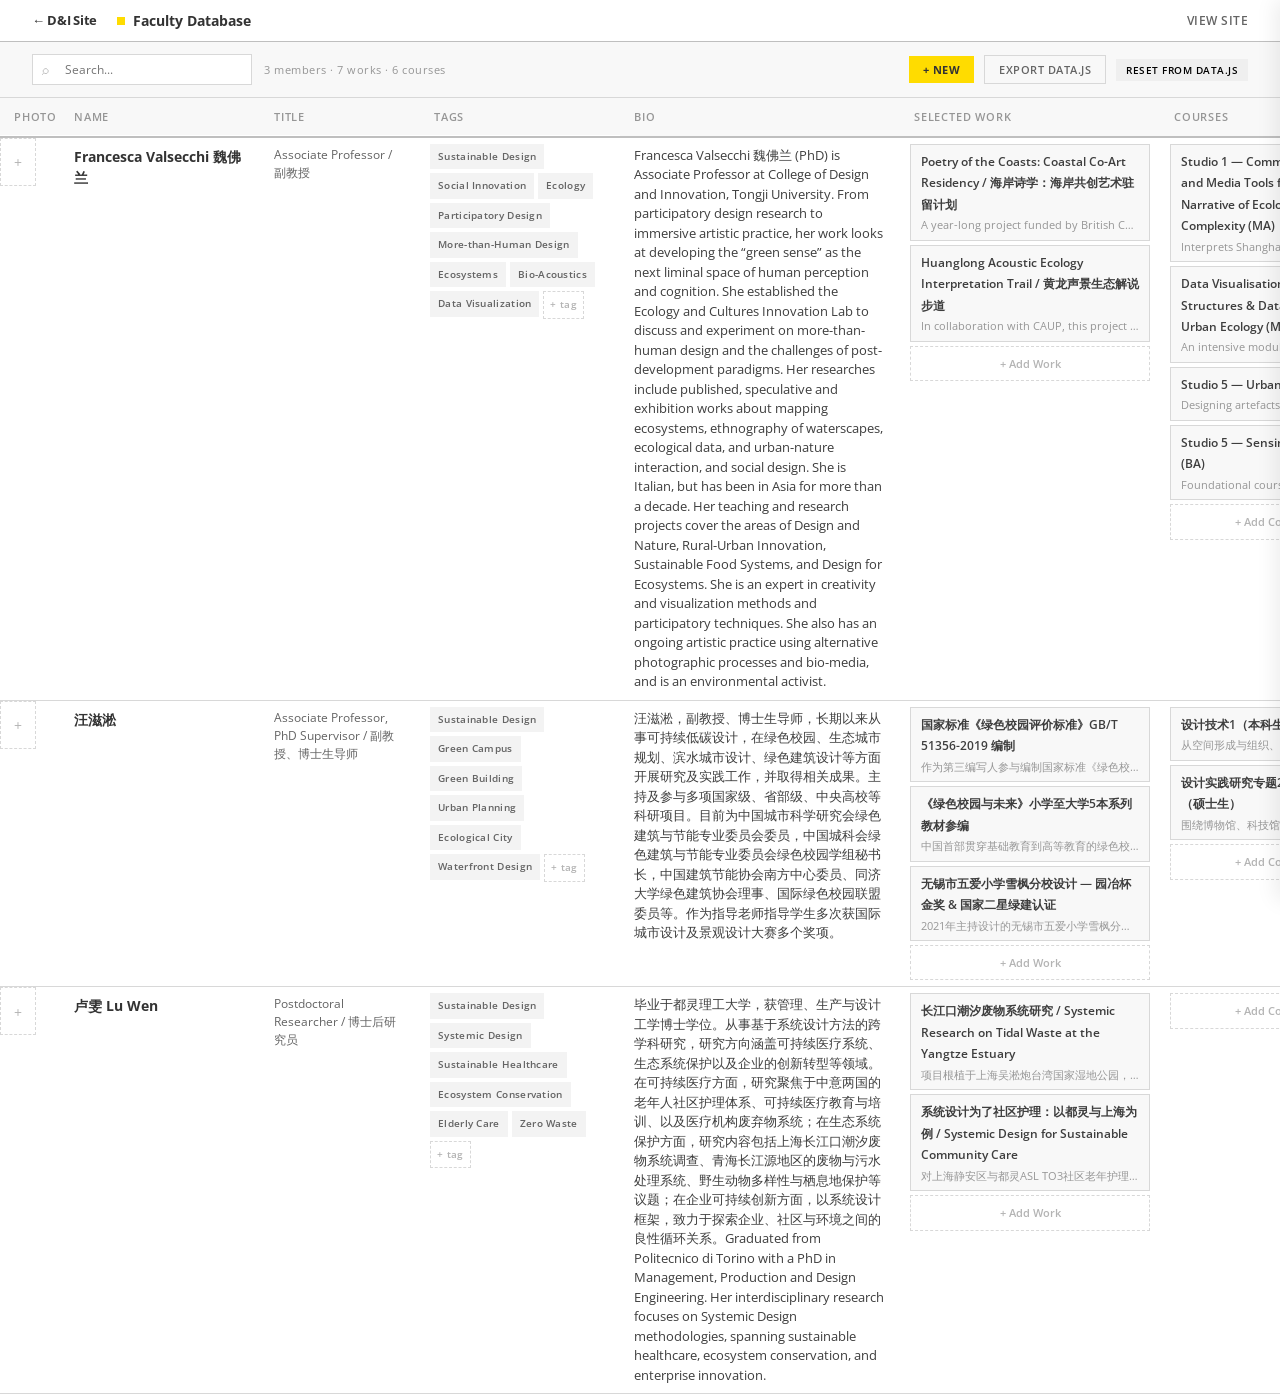
==== di-sustainable-site/admin.html @ 30971dc5 "Initial commit: D&I Sustainable Design & Social Innovation website - index.html: Public site (Projec" ====
<!DOCTYPE html>
<html lang="zh-CN">
<head>
<meta charset="UTF-8">
<meta name="viewport" content="width=device-width, initial-scale=1.0">
<title>Admin | D&I Data Management</title>
<link href="https://fonts.googleapis.com/css2?family=Open+Sans:wght@300;400;600;700&display=swap" rel="stylesheet">
<style>
*,*::before,*::after{box-sizing:border-box;margin:0;padding:0}
:root{
  --color-bg:#FFFFFF;--color-text:#505050;--color-text-heading:#3E3E3E;--color-text-sub:#646464;
  --color-text-muted:#969696;--color-text-weak:#B4B4B4;--color-title-deep:#333333;
  --color-link:#505050;--color-link-hover:#C60000;--color-external:#1E64DC;
  --color-border:#BFBFBF;--color-border-sub:#D8D8D8;--color-input-border:#CACACA;
  --color-input-bg:#FBFBFB;--color-bg-subtle:#F8F8F8;--color-bg-muted:#F3F3F3;
  --color-bg-alt:#F0F0F0;--color-bg-hover:#EEEEEE;
  --accent-red:#EB212E;--accent-gold:#C6B071;--accent-yellow:#FFDC00;
  --accent-orange:#F36921;--accent-green:#44DC99;--accent-blue:#1E5AF0;
  --font-sans:'Open Sans',Arial,"Hiragino Sans GB","STHeiti","Microsoft YaHei",SimSun,sans-serif;
  --font-size-base:13px;--line-height-base:165%;--transition:0.15s ease;
}
html{font-size:16px}
body{font-family:var(--font-sans);background:var(--color-bg);color:var(--color-text);line-height:var(--line-height-base);font-size:var(--font-size-base)}
a{color:var(--color-link);text-decoration:none;transition:var(--transition)}
a:hover{color:var(--color-link-hover)}

/* ---- Nav ---- */
.nav{display:flex;align-items:center;justify-content:space-between;padding:10px 32px;border-bottom:1px solid var(--color-border);position:sticky;top:0;background:rgba(255,255,255,0.92);z-index:100;backdrop-filter:blur(8px)}
.nav-left{display:flex;align-items:center;gap:20px}
.nav-title{font-size:14px;font-weight:700;color:var(--color-title-deep);display:flex;align-items:center;gap:8px}
.nav-title .icon{width:8px;height:8px;background:var(--accent-yellow);flex-shrink:0}
.nav-right{display:flex;align-items:center;gap:16px}
.nav a{font-size:12px;font-weight:600;text-transform:uppercase;letter-spacing:0.5px;color:var(--color-text-sub)}
.nav a:hover{text-decoration:none;color:var(--color-link-hover)}

/* ---- Toolbar ---- */
.toolbar{display:flex;align-items:center;justify-content:space-between;padding:12px 32px;border-bottom:1px solid var(--color-border-sub);background:var(--color-bg-subtle)}
.toolbar-left{display:flex;align-items:center;gap:12px}
.toolbar-right{display:flex;align-items:center;gap:10px}
.search-box{position:relative}
.search-box input{padding:6px 12px 6px 32px;border:1px solid var(--color-border-sub);background:var(--color-bg);font-family:var(--font-sans);font-size:12px;width:220px;transition:var(--transition);color:var(--color-text-heading)}
.search-box input:focus{outline:none;border-color:var(--accent-blue);width:280px}
.search-box .search-icon{position:absolute;left:10px;top:50%;transform:translateY(-50%);color:var(--color-text-weak);font-size:13px;pointer-events:none}
.stat{font-size:11px;color:var(--color-text-muted);letter-spacing:0.5px}

/* ---- Buttons ---- */
.btn{padding:6px 14px;font-family:var(--font-sans);font-size:11px;font-weight:600;letter-spacing:0.5px;text-transform:uppercase;cursor:pointer;transition:var(--transition);border:none;display:inline-flex;align-items:center;gap:5px}
.btn-sm{padding:4px 10px;font-size:10px}
.btn-primary{background:var(--accent-blue);color:#fff}
.btn-primary:hover{background:#1748cc}
.btn-ghost{background:transparent;color:var(--color-text-sub);border:1px solid var(--color-border-sub)}
.btn-ghost:hover{background:var(--color-bg-alt);border-color:var(--color-border)}
.btn-danger-ghost{background:transparent;color:var(--accent-red);border:1px solid transparent;padding:4px 6px}
.btn-danger-ghost:hover{background:rgba(235,33,46,0.06)}
.btn-add{background:var(--accent-yellow);color:var(--color-title-deep);font-weight:700}
.btn-add:hover{background:#e6c800}
.btn-export{background:transparent;color:var(--color-text-sub);border:1px solid var(--color-border-sub)}
.btn-export:hover{background:var(--color-bg-alt)}

/* ---- Table Container ---- */
.table-container{position:relative}
.table-wrap{overflow-x:auto}

/* ---- Notion-style Table ---- */
.data-table{width:100%;border-collapse:collapse;table-layout:fixed}
.data-table th{
  padding:8px 14px;font-size:11px;font-weight:600;text-transform:uppercase;
  letter-spacing:0.8px;color:var(--color-text-muted);text-align:left;
  background:var(--color-bg-subtle);border-bottom:2px solid var(--color-border);
  position:sticky;top:0;z-index:2;white-space:nowrap;user-select:none;
}
.data-table th .th-inner{display:flex;align-items:center;gap:6px;cursor:default}
.data-table th .th-resize{position:absolute;right:0;top:0;bottom:0;width:4px;cursor:col-resize;background:transparent}
.data-table th .th-resize:hover{background:var(--accent-blue)}
.data-table td{padding:0;border-bottom:1px solid var(--color-border-sub);vertical-align:top;position:relative}
.data-table tr{transition:var(--transition)}
.data-table tbody tr:hover{background:var(--color-bg-hover)}
.data-table tbody tr.active{background:rgba(30,90,240,0.04)}

/* ---- Cell editing ---- */
.cell{padding:8px 14px;min-height:38px;font-size:13px;color:var(--color-text-heading);cursor:text;outline:none;white-space:pre-wrap;word-break:break-word;line-height:1.5}
.cell:focus{background:var(--color-bg);box-shadow:inset 0 0 0 2px var(--accent-blue)}
.cell::before{content:attr(data-placeholder);color:var(--color-text-weak);font-style:italic}
.cell:not(:empty)::before{display:none}
.cell.name-cell{font-weight:700;font-size:14px;color:var(--color-title-deep)}
.cell.title-cell{font-size:12px;color:var(--color-text-sub)}

/* ---- Tags in table ---- */
.tags-cell{padding:6px 10px;display:flex;flex-wrap:wrap;gap:4px;min-height:38px;align-items:flex-start}
.table-tag{font-size:10px;font-weight:600;padding:2px 8px;background:var(--color-bg-muted);color:var(--color-text-sub);letter-spacing:0.3px;white-space:nowrap}
.table-tag.add{background:transparent;border:1px dashed var(--color-border-sub);color:var(--color-text-weak);cursor:pointer;padding:2px 6px}
.table-tag.add:hover{border-color:var(--accent-blue);color:var(--accent-blue)}

/* ---- Mini items in cells ---- */
.items-cell{padding:6px 10px;display:flex;flex-direction:column;gap:4px}
.mini-item{padding:6px 10px;background:var(--color-bg-subtle);border:1px solid var(--color-border-sub);font-size:12px;cursor:pointer;transition:var(--transition);position:relative}
.mini-item:hover{border-color:var(--color-border)}
.mini-item .mi-name{font-weight:600;color:var(--color-text-heading);margin-bottom:2px}
.mini-item .mi-desc{color:var(--color-text-muted);font-size:11px;line-height:1.5;overflow:hidden;text-overflow:ellipsis;white-space:nowrap;max-width:100%}
.mini-item .mi-badge{position:absolute;top:-5px;right:-5px;width:18px;height:18px;background:var(--accent-red);color:#fff;font-size:9px;display:flex;align-items:center;justify-content:center;cursor:pointer;opacity:0;transition:var(--transition);font-weight:700}
.mini-item:hover .mi-badge{opacity:1}
.mini-add{padding:6px 10px;border:1px dashed var(--color-border-sub);color:var(--color-text-weak);font-size:11px;font-weight:600;cursor:pointer;text-align:center;transition:var(--transition)}
.mini-add:hover{border-color:var(--accent-blue);color:var(--accent-blue)}

/* ---- Gallery in cell ---- */
.gallery-cell{padding:6px 10px;display:flex;flex-wrap:wrap;gap:4px;min-height:38px;align-items:flex-start}
.gallery-thumb{width:48px;height:36px;overflow:hidden;background:var(--color-bg-alt);position:relative;cursor:pointer;border:1px solid var(--color-border-sub)}
.gallery-thumb img{width:100%;height:100%;object-fit:cover}
.gallery-thumb .gt-remove{position:absolute;inset:0;background:rgba(235,33,46,0.7);color:#fff;display:none;align-items:center;justify-content:center;font-size:14px;cursor:pointer}
.gallery-thumb:hover .gt-remove{display:flex}
.gallery-add{width:48px;height:36px;border:1px dashed var(--color-border-sub);display:flex;align-items:center;justify-content:center;color:var(--color-text-weak);font-size:16px;cursor:pointer;transition:var(--transition)}
.gallery-add:hover{border-color:var(--accent-blue);color:var(--accent-blue)}
.gallery-count{font-size:11px;color:var(--color-text-muted);align-self:center;margin-left:4px}

/* ---- Photo cell ---- */
.photo-cell{padding:6px 10px}
.photo-thumb{width:36px;height:48px;overflow:hidden;background:var(--color-bg-alt);border:1px solid var(--color-border-sub);cursor:pointer}
.photo-thumb img{width:100%;height:100%;object-fit:cover}
.photo-upload-mini{width:36px;height:48px;border:1px dashed var(--color-border-sub);display:flex;align-items:center;justify-content:center;color:var(--color-text-weak);font-size:14px;cursor:pointer;transition:var(--transition)}
.photo-upload-mini:hover{border-color:var(--accent-blue);color:var(--accent-blue)}

/* ---- Detail Panel (right slide) ---- */
.panel-overlay{position:fixed;inset:0;background:rgba(0,0,0,0.15);z-index:200;opacity:0;pointer-events:none;transition:opacity 0.2s ease}
.panel-overlay.active{opacity:1;pointer-events:auto}
.detail-panel{position:fixed;top:0;right:0;bottom:0;width:560px;max-width:90vw;background:var(--color-bg);z-index:201;box-shadow:-4px 0 20px rgba(0,0,0,0.08);transform:translateX(100%);transition:transform 0.25s cubic-bezier(0.4,0,0.2,1);overflow-y:auto}
.detail-panel.active{transform:translateX(0)}
.panel-header{display:flex;align-items:center;justify-content:space-between;padding:16px 24px;border-bottom:1px solid var(--color-border);position:sticky;top:0;background:var(--color-bg);z-index:1}
.panel-header h2{font-size:15px;font-weight:700;color:var(--color-title-deep)}
.panel-header .panel-actions{display:flex;gap:8px}
.panel-close{width:28px;height:28px;border:1px solid var(--color-border-sub);background:var(--color-bg);display:flex;align-items:center;justify-content:center;cursor:pointer;font-size:16px;color:var(--color-text-sub);transition:var(--transition)}
.panel-close:hover{background:var(--color-link-hover);color:#fff;border-color:var(--color-link-hover)}
.panel-body{padding:24px}

/* Panel fields */
.p-field{margin-bottom:20px}
.p-field label{display:block;font-size:10px;font-weight:700;text-transform:uppercase;letter-spacing:1px;color:var(--color-text-muted);margin-bottom:5px}
.p-field label .hint{font-weight:400;text-transform:none;letter-spacing:0;opacity:0.8;color:var(--color-text-sub)}
.p-field input[type="text"],
.p-field textarea{width:100%;padding:7px 10px;border:1px solid var(--color-input-border);font-family:var(--font-sans);font-size:13px;line-height:1.5;transition:var(--transition);background:var(--color-input-bg);color:var(--color-text-heading)}
.p-field input:focus,.p-field textarea:focus{outline:none;border-color:var(--accent-blue)}
.p-field textarea{resize:vertical;min-height:70px}
.p-char-count{text-align:right;font-size:10px;color:var(--color-text-muted);margin-top:3px}
.p-char-count.warn{color:var(--accent-red)}

.p-group{border:1px solid var(--color-border-sub);padding:12px 14px;margin-bottom:8px;position:relative;background:var(--color-bg-subtle)}
.p-group h4{font-size:10px;font-weight:700;text-transform:uppercase;letter-spacing:1px;color:var(--accent-blue);margin-bottom:8px}
.p-group .rm{position:absolute;top:6px;right:8px;background:transparent;border:none;color:var(--color-text-muted);cursor:pointer;font-size:15px;transition:var(--transition)}
.p-group .rm:hover{color:var(--accent-red)}
.p-add{padding:5px 10px;border:1px dashed var(--color-border-sub);background:transparent;cursor:pointer;font-size:10px;font-weight:600;text-transform:uppercase;letter-spacing:0.5px;color:var(--color-text-muted);font-family:var(--font-sans);transition:var(--transition);margin-top:6px}
.p-add:hover{border-color:var(--accent-blue);color:var(--accent-blue)}

.p-photo{width:80px;height:107px;border:1px dashed var(--color-border-sub);display:flex;flex-direction:column;align-items:center;justify-content:center;cursor:pointer;overflow:hidden;position:relative;transition:var(--transition)}
.p-photo:hover{border-color:var(--accent-blue)}
.p-photo img{width:100%;height:100%;object-fit:cover;position:absolute}
.p-photo input{position:absolute;inset:0;opacity:0;cursor:pointer}
.p-photo .ph-text{font-size:10px;font-weight:600;color:var(--color-text-muted);text-align:center}

.p-gallery{display:grid;grid-template-columns:repeat(auto-fill,minmax(120px,1fr));gap:6px}
.p-gallery-slot{aspect-ratio:4/3;border:1px dashed var(--color-border-sub);display:flex;align-items:center;justify-content:center;overflow:hidden;position:relative;cursor:pointer;transition:var(--transition);background:var(--color-bg-alt)}
.p-gallery-slot:hover{border-color:var(--accent-blue)}
.p-gallery-slot img{width:100%;height:100%;object-fit:cover;position:absolute}
.p-gallery-slot .plus{font-size:18px;color:var(--color-border-sub);pointer-events:none}
.p-gallery-slot input{position:absolute;inset:0;opacity:0;cursor:pointer}
.p-gallery-slot .cap{position:absolute;bottom:0;left:0;right:0;padding:3px 5px;background:rgba(0,0,0,0.5);color:#fff;font-size:9px;font-weight:600;border:none;outline:none;font-family:var(--font-sans)}
.p-gallery-slot .g-rm{position:absolute;top:2px;right:2px;width:16px;height:16px;background:var(--accent-red);color:#fff;border:none;cursor:pointer;font-size:9px;display:flex;align-items:center;justify-content:center;opacity:0;transition:var(--transition)}
.p-gallery-slot:hover .g-rm{opacity:1}

/* ---- Toast ---- */
.toast{position:fixed;bottom:28px;left:50%;transform:translateX(-50%) translateY(60px);background:var(--color-title-deep);color:#fff;padding:10px 24px;font-size:12px;font-weight:600;letter-spacing:0.3px;z-index:1000;opacity:0;transition:0.2s ease;pointer-events:none;white-space:nowrap}
.toast.show{opacity:1;transform:translateX(-50%) translateY(0)}

/* ---- Empty state ---- */
.empty-state{text-align:center;padding:80px 32px;color:var(--color-text-muted)}
.empty-state .icon{font-size:40px;margin-bottom:12px;opacity:0.2}
.empty-state h3{font-size:15px;font-weight:700;color:var(--color-title-deep);margin-bottom:8px}
.empty-state p{font-size:13px;max-width:400px;margin:0 auto 16px;line-height:1.7;color:var(--color-text-sub)}

/* Column widths */
.col-photo{width:60px}
.col-name{width:200px}
.col-title{width:160px}
.col-tags{width:200px}
.col-bio{width:280px}
.col-work{width:260px}
.col-courses{width:220px}
.col-gallery{width:180px}
.col-actions{width:50px}

@media(max-width:900px){
  .toolbar{flex-direction:column;gap:8px;align-items:flex-start}
  .detail-panel{width:100%;max-width:100vw}
  .col-bio,.col-work,.col-courses,.col-gallery{display:none}
}
</style>
</head>
<body>

<nav class="nav">
  <div class="nav-left">
    <a href="index.html" style="font-size:13px;color:var(--color-title-deep);font-weight:700;text-transform:none;letter-spacing:-0.3px">&larr; D&I Site</a>
    <div class="nav-title"><span class="icon"></span> Faculty Database</div>
  </div>
  <div class="nav-right">
    <a href="index.html">View Site</a>
  </div>
</nav>

<div class="toolbar">
  <div class="toolbar-left">
    <div class="search-box">
      <span class="search-icon">⌕</span>
      <input type="text" id="search" placeholder="Search..." oninput="renderTable()">
    </div>
    <span class="stat" id="stat"></span>
  </div>
  <div class="toolbar-right">
    <button class="btn btn-add" onclick="addNew()">+ New</button>
    <button class="btn btn-export" onclick="exportData()">Export data.js</button>
    <button class="btn btn-sm" onclick="reseedFromDataJs()">Reset from data.js</button>
  </div>
</div>

<div class="table-container">
  <div class="table-wrap">
    <table class="data-table">
      <thead>
        <tr>
          <th class="col-photo"><div class="th-inner">Photo</div></th>
          <th class="col-name"><div class="th-inner">Name</div></th>
          <th class="col-title"><div class="th-inner">Title</div></th>
          <th class="col-tags"><div class="th-inner">Tags</div></th>
          <th class="col-bio"><div class="th-inner">Bio</div></th>
          <th class="col-work"><div class="th-inner">Selected Work</div></th>
          <th class="col-courses"><div class="th-inner">Courses</div></th>
          <th class="col-gallery"><div class="th-inner">Gallery</div></th>
          <th class="col-actions"></th>
        </tr>
      </thead>
      <tbody id="tbody"></tbody>
    </table>
  </div>
</div>

<div class="panel-overlay" id="panel-overlay" onclick="closePanel()"></div>
<div class="detail-panel" id="detail-panel">
  <div class="panel-header">
    <h2 id="panel-title">Faculty</h2>
    <div class="panel-actions">
      <button class="btn btn-sm btn-ghost" onclick="saveAndNotify()">Save</button>
      <button class="panel-close" onclick="closePanel()">&times;</button>
    </div>
  </div>
  <div class="panel-body" id="panel-body"></div>
</div>

<div class="toast" id="toast"></div>

<script src="data.js"></script>
<script>
function getData(){try{return JSON.parse(localStorage.getItem('di_faculty'))||[]}catch(e){return[]}}
function saveData(d){localStorage.setItem('di_faculty',JSON.stringify(d))}
function uid(){return Date.now().toString(36)+Math.random().toString(36).slice(2,7)}
function readFileAsDataURL(f){return new Promise((r,j)=>{const fr=new FileReader();fr.onload=()=>r(fr.result);fr.onerror=j;fr.readAsDataURL(f)})}
function showToast(m){const t=document.getElementById('toast');t.textContent=m;t.classList.add('show');setTimeout(()=>t.classList.remove('show'),2000)}
function esc(s){return(s||'').replace(/&/g,'&amp;').replace(/</g,'&lt;').replace(/>/g,'&gt;').replace(/"/g,'&quot;')}

let currentId=null;

/* ---- Table Rendering ---- */
function getFilteredData(){
  const q=document.getElementById('search').value.toLowerCase();
  const data=getData();
  if(!q)return data;
  return data.filter(f=>(f.name||'').toLowerCase().includes(q)||(f.title||'').toLowerCase().includes(q)||(f.bio||'').toLowerCase().includes(q)||(f.tags||[]).some(t=>t.toLowerCase().includes(q)));
}

function renderTable(){
  const data=getFilteredData();
  document.getElementById('stat').textContent=data.length+' members · '+(getData().reduce((s,f)=>s+(f.achievements||[]).length,0))+' works · '+(getData().reduce((s,f)=>s+(f.courses||[]).length,0))+' courses';
  const tbody=document.getElementById('tbody');
  if(!data.length){
    tbody.innerHTML=`<tr><td colspan="9"><div class="empty-state"><div class="icon">+</div><h3>No faculty yet</h3><p>Click "+ New" to add a faculty member.</p></div></td></tr>`;
    return;
  }
  tbody.innerHTML=data.map(f=>`
    <tr class="${f.id===currentId?'active':''}" ondblclick="openPanel('${f.id}')">
      <td class="photo-cell" ondblclick="event.stopPropagation()">
        ${f.photo?`<div class="photo-thumb"><img src="${f.photo}"></div>`
          :`<div class="photo-upload-mini" onclick="event.stopPropagation();triggerPhotoUpload('${f.id}')">+</div>
             <input type="file" id="photo-input-${f.id}" accept="image/*" style="display:none" onchange="handlePhotoInline('${f.id}',this)">`}
      </td>
      <td><div class="cell name-cell" contenteditable="true" data-field="name" data-id="${f.id}" oninput="inlineEdit(this)" onblur="blurCell(this)" onfocus="focusCell(this,'${f.id}')">${esc(f.name)||''}</div></td>
      <td><div class="cell title-cell" contenteditable="true" data-field="title" data-id="${f.id}" oninput="inlineEdit(this)" onblur="blurCell(this)" onfocus="focusCell(this,'${f.id}')">${esc(f.title)||''}</div></td>
      <td>
        <div class="tags-cell" data-id="${f.id}">
          ${(f.tags||[]).map(t=>`<span class="table-tag" ondblclick="event.stopPropagation()">${esc(t)}</span>`).join('')}
          <span class="table-tag add" ondblclick="event.stopPropagation();openPanel('${f.id}')">+ tag</span>
        </div>
      </td>
      <td><div class="cell" contenteditable="true" data-field="bio" data-id="${f.id}" oninput="inlineEdit(this)" onblur="blurCell(this)" onfocus="focusCell(this,'${f.id}')">${esc(f.bio)||''}</div></td>
      <td>
        <div class="items-cell">
          ${(f.achievements||[]).map((a,i)=>`
            <div class="mini-item" ondblclick="event.stopPropagation();openPanel('${f.id}')">
              <div class="mi-name">${esc(a.name||'Untitled')}</div>
              <div class="mi-desc">${esc(a.description||'')}</div>
              <div class="mi-badge" onclick="event.stopPropagation();removeAchievement('${f.id}',${i});renderTable()">&times;</div>
            </div>`).join('')}
          <div class="mini-add" ondblclick="event.stopPropagation();addAchievementInline('${f.id}')">+ Add Work</div>
        </div>
      </td>
      <td>
        <div class="items-cell">
          ${(f.courses||[]).map((c,i)=>`
            <div class="mini-item" ondblclick="event.stopPropagation();openPanel('${f.id}')">
              <div class="mi-name">${esc(c.name||'Untitled')}</div>
              <div class="mi-desc">${esc(c.description||'')}</div>
              <div class="mi-badge" onclick="event.stopPropagation();removeCourseInline('${f.id}',${i});renderTable()">&times;</div>
            </div>`).join('')}
          <div class="mini-add" ondblclick="event.stopPropagation();addCourseInline('${f.id}')">+ Add Course</div>
        </div>
      </td>
      <td>
        <div class="gallery-cell">
          ${(f.gallery||[]).slice(0,4).map((g,i)=>`
            <div class="gallery-thumb">
              <img src="${g.src}">
              <div class="gt-remove" onclick="event.stopPropagation();removeGalleryInline('${f.id}',${i});renderTable()">&times;</div>
            </div>`).join('')}
          ${!((f.gallery||[]).length)?`<div class="gallery-add" onclick="event.stopPropagation();openPanel('${f.id}')">+</div>`:''}
          ${(f.gallery||[]).length>4?`<span class="gallery-count">+${(f.gallery||[]).length-4}</span>`:''}
        </div>
      </td>
      <td>
        <button class="btn btn-sm btn-danger-ghost" onclick="deleteFaculty('${f.id}')" title="Delete">✕</button>
      </td>
    </tr>`).join('');
}

/* ---- Inline editing ---- */
function inlineEdit(el){const field=el.dataset.field;const id=el.dataset.id;const data=getData();const f=data.find(x=>x.id===id);if(f){f[field]=el.innerText;saveData(data)}}
function focusCell(el,id){currentId=id;renderTable()}
function blurCell(el){renderTable()}

function triggerPhotoUpload(id){document.getElementById('photo-input-'+id).click()}
async function handlePhotoInline(id,input){const file=input.files[0];if(!file)return;const url=await readFileAsDataURL(file);const data=getData();const f=data.find(x=>x.id===id);if(f){f.photo=url;saveData(data)}renderTable();showToast('Photo updated')}

function addAchievementInline(id){const data=getData();const f=data.find(x=>x.id===id);if(f){if(!f.achievements)f.achievements=[];f.achievements.push({name:'',description:''});saveData(data);renderTable();openPanel(id)}}
function removeAchievementInline(id,i){const data=getData();const f=data.find(x=>x.id===id);if(f&&f.achievements){f.achievements.splice(i,1);saveData(data)}}
function addCourseInline(id){const data=getData();const f=data.find(x=>x.id===id);if(f){if(!f.courses)f.courses=[];f.courses.push({name:'',description:''});saveData(data);renderTable();openPanel(id)}}
function removeCourseInline(id,i){const data=getData();const f=data.find(x=>x.id===id);if(f&&f.courses){f.courses.splice(i,1);saveData(data)}}
function removeGalleryInline(id,i){const data=getData();const f=data.find(x=>x.id===id);if(f&&f.gallery){f.gallery.splice(i,1);saveData(data)}}

function addNew(){
  const data=getData();const id=uid();
  data.push({id,name:'',title:'',photo:'',bio:'',tags:[],achievements:[],courses:[],gallery:[]});
  saveData(data);renderTable();openPanel(id);
}
function deleteFaculty(id){
  if(!confirm('Delete this faculty member?'))return;
  let data=getData();data=data.filter(f=>f.id!==id);saveData(data);
  if(currentId===id)currentId=null;renderTable();showToast('Deleted');
}

/* ---- Detail Panel ---- */
function openPanel(id){
  currentId=id;renderTable();
  const data=getData();const f=data.find(x=>x.id===id);if(!f)return;
  document.getElementById('panel-title').textContent=f.name||'New Faculty';
  const body=document.getElementById('panel-body');
  body.innerHTML=`
    <div class="p-field"><label>Photo</label>
      <div class="p-photo" id="p-photo-wrap">
        ${f.photo?`<img src="${f.photo}">`:`<span class="ph-text">Upload</span>`}
        <input type="file" accept="image/*" onchange="handlePanelPhoto(this)">
      </div>
    </div>
    <div class="p-field"><label>Name</label><input type="text" value="${esc(f.name)}" oninput="updateField('name',this.value)"></div>
    <div class="p-field"><label>Title</label><input type="text" value="${esc(f.title)}" oninput="updateField('title',this.value)"></div>
    <div class="p-field"><label>Tags <span class="hint">comma separated</span></label><input type="text" value="${esc((f.tags||[]).join(', '))}" oninput="updateField('tags',this.value.split(',').map(s=>s.trim()).filter(Boolean))"></div>
    <div class="p-field"><label>Bio <span class="hint">~300 chars</span></label>
      <textarea oninput="updateField('bio',this.value);updateCount('p-bio-c',this.value,300)">${esc(f.bio)}</textarea>
      <div class="p-char-count" id="p-bio-c">${(f.bio||'').length}/300</div>
    </div>
    <div class="p-field"><label>Selected Work</label>
      <div id="p-achievements">
        ${(f.achievements||[]).map((a,i)=>`
          <div class="p-group">
            <button class="rm" onclick="removePanelAchievement(${i})">&times;</button>
            <h4>Work #${i+1}</h4>
            <div class="p-field" style="margin-bottom:10px"><input type="text" value="${esc(a.name)}" oninput="updatePanelAchievement(${i},'name',this.value)" placeholder="Name"></div>
            <div class="p-field" style="margin-bottom:0"><textarea style="min-height:50px" oninput="updatePanelAchievement(${i},'description',this.value)" placeholder="Description (~100 chars)">${esc(a.description)}</textarea></div>
          </div>`).join('')}
      </div>
      <button class="p-add" onclick="addPanelAchievement()">+ Add Work</button>
    </div>
    <div class="p-field"><label>Courses</label>
      <div id="p-courses">
        ${(f.courses||[]).map((c,i)=>`
          <div class="p-group">
            <button class="rm" onclick="removePanelCourse(${i})">&times;</button>
            <h4>Course #${i+1}</h4>
            <div class="p-field" style="margin-bottom:10px"><input type="text" value="${esc(c.name)}" oninput="updatePanelCourse(${i},'name',this.value)" placeholder="Name"></div>
            <div class="p-field" style="margin-bottom:0"><textarea style="min-height:44px" oninput="updatePanelCourse(${i},'description',this.value)" placeholder="Description (~50 chars)">${esc(c.description)}</textarea></div>
          </div>`).join('')}
      </div>
      <button class="p-add" onclick="addPanelCourse()">+ Add Course</button>
    </div>
    <div class="p-field"><label>Gallery <span class="hint">upload images with captions</span></label>
      <div class="p-gallery" id="p-gallery"></div>
    </div>
  `;
  renderPanelGallery();
  document.getElementById('panel-overlay').classList.add('active');
  document.getElementById('detail-panel').classList.add('active');
}

function closePanel(){
  document.getElementById('panel-overlay').classList.remove('active');
  document.getElementById('detail-panel').classList.remove('active');
  renderTable();
}

function updateField(key,val){const data=getData();const f=data.find(x=>x.id===currentId);if(f){f[key]=val;saveData(data)}if(key==='name')document.getElementById('panel-title').textContent=val||'New Faculty'}

function addPanelAchievement(){const data=getData();const f=data.find(x=>x.id===currentId);if(f){if(!f.achievements)f.achievements=[];f.achievements.push({name:'',description:''});saveData(data);openPanel(currentId)}}
function removePanelAchievement(i){const data=getData();const f=data.find(x=>x.id===currentId);if(f){f.achievements.splice(i,1);saveData(data);openPanel(currentId)}}
function updatePanelAchievement(i,k,v){const data=getData();const f=data.find(x=>x.id===currentId);if(f&&f.achievements[i]){f.achievements[i][k]=v;saveData(data)}}
function addPanelCourse(){const data=getData();const f=data.find(x=>x.id===currentId);if(f){if(!f.courses)f.courses=[];f.courses.push({name:'',description:''});saveData(data);openPanel(currentId)}}
function removePanelCourse(i){const data=getData();const f=data.find(x=>x.id===currentId);if(f){f.courses.splice(i,1);saveData(data);openPanel(currentId)}}
function updatePanelCourse(i,k,v){const data=getData();const f=data.find(x=>x.id===currentId);if(f&&f.courses[i]){f.courses[i][k]=v;saveData(data)}}

function renderPanelGallery(){
  const grid=document.getElementById('p-gallery');if(!grid)return;
  const data=getData();const f=data.find(x=>x.id===currentId);if(!f)return;
  const gallery=f.gallery||[];
  let html=gallery.map((g,i)=>`
    <div class="p-gallery-slot">
      <img src="${g.src}">
      <input type="text" class="cap" value="${esc(g.caption||'')}" placeholder="Caption" oninput="updateGalleryCaption(${i},this.value)">
      <button class="g-rm" onclick="removeGalleryItem(${i})">&times;</button>
      <input type="file" accept="image/*" onchange="replaceGalleryItem(${i},this)" style="position:absolute;inset:0;opacity:0;cursor:pointer">
    </div>`).join('');
  html+=`<div class="p-gallery-slot"><div class="plus">+</div><input type="file" accept="image/*" onchange="addGalleryItem(this)" style="position:absolute;inset:0;opacity:0;cursor:pointer"></div>`;
  grid.innerHTML=html;
}
async function handlePanelPhoto(input){const file=input.files[0];if(!file)return;const url=await readFileAsDataURL(file);updateField('photo',url);document.getElementById('p-photo-wrap').innerHTML=`<img src="${url}"><input type="file" accept="image/*" onchange="handlePanelPhoto(this)">`;renderTable()}
async function addGalleryItem(input){const file=input.files[0];if(!file)return;const url=await readFileAsDataURL(file);const data=getData();const f=data.find(x=>x.id===currentId);if(f){if(!f.gallery)f.gallery=[];f.gallery.push({src:url,caption:''});saveData(data)}renderPanelGallery();renderTable()}
async function replaceGalleryItem(i,input){const file=input.files[0];if(!file)return;const url=await readFileAsDataURL(file);const data=getData();const f=data.find(x=>x.id===currentId);if(f&&f.gallery[i]){f.gallery[i].src=url;saveData(data)}renderPanelGallery();renderTable()}
function removeGalleryItem(i){const data=getData();const f=data.find(x=>x.id===currentId);if(f){f.gallery.splice(i,1);saveData(data)}renderPanelGallery();renderTable()}
function updateGalleryCaption(i,v){const data=getData();const f=data.find(x=>x.id===currentId);if(f&&f.gallery[i]){f.gallery[i].caption=v;saveData(data)}}

function updateCount(id,v,max){const el=document.getElementById(id);if(!el)return;el.textContent=v.length+'/'+max;el.classList.toggle('warn',v.length>max)}
function saveAndNotify(){showToast('All changes saved');renderTable();closePanel()}
function exportData(){
  const data=getData();const json=JSON.stringify(data,null,2);
  const content='window.__SITE_DATA__ = '+json+';';
  const blob=new Blob([content],{type:'application/javascript'});
  const url=URL.createObjectURL(blob);const a=document.createElement('a');
  a.href=url;a.download='data.js';a.click();URL.revokeObjectURL(url);showToast('data.js exported');
}
document.addEventListener('keydown',e=>{if(e.key==='Escape')closePanel()});

function init(){
  const existing=getData();
  if(!existing.length && window.__SITE_DATA__ && window.__SITE_DATA__.length){
    saveData(window.__SITE_DATA__);
    console.log('Seeded',window.__SITE_DATA__.length,'records from data.js');
  }
  renderTable();
}
function reseedFromDataJs(){
  if(window.__SITE_DATA__ && window.__SITE_DATA__.length){
    saveData(window.__SITE_DATA__);
    renderTable();
    showToast('Imported '+window.__SITE_DATA__.length+' records from data.js');
  } else {
    showToast('No data in data.js');
  }
}
init();
</script>
</body>
</html>
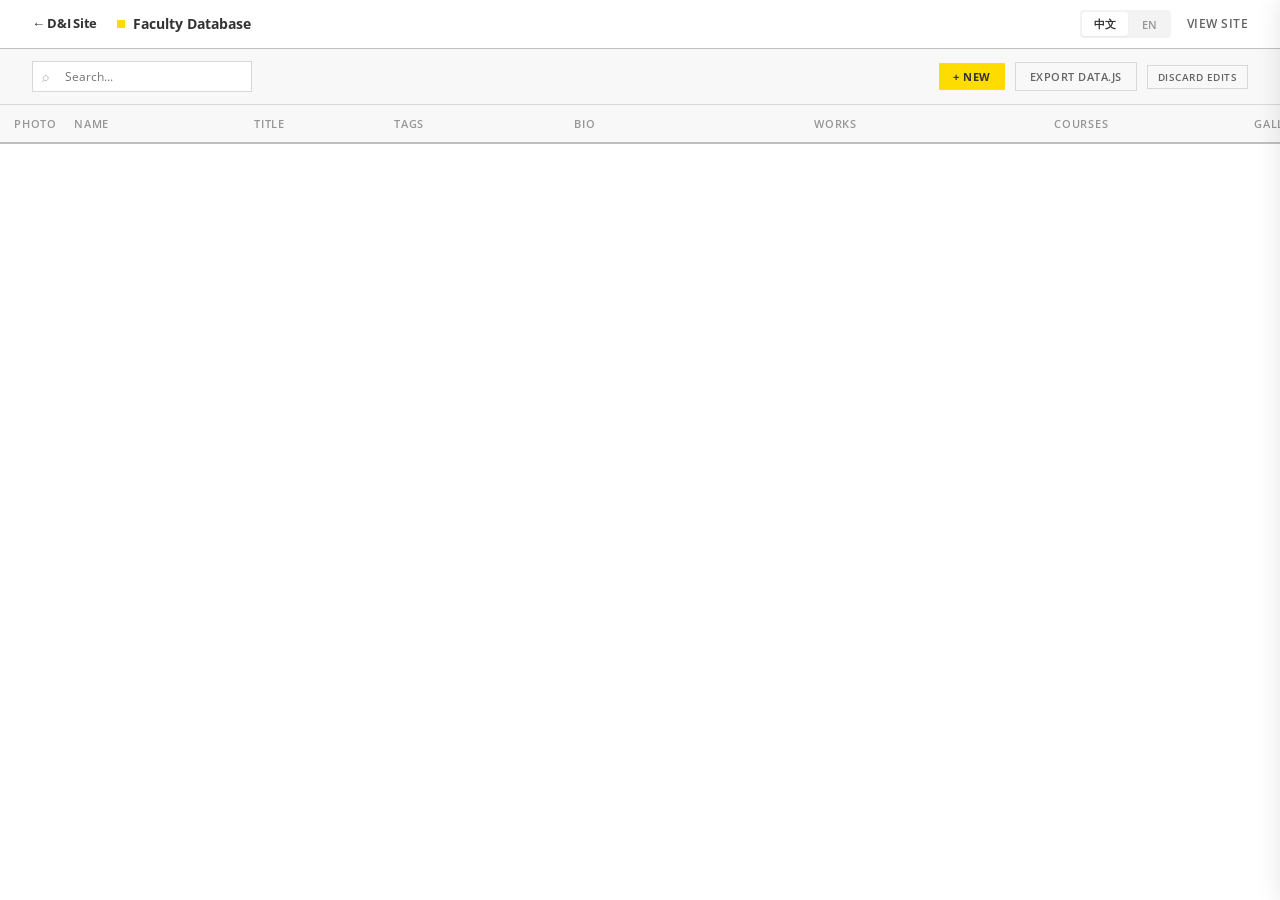
==== commit f6a94156: "Multi-page site with full Word document data, curated featured projects, and bilingual detail pages " ====
--- a/di-sustainable-site/admin.html
+++ b/di-sustainable-site/admin.html
@@ -43,6 +43,11 @@
 .search-box .search-icon{position:absolute;left:10px;top:50%;transform:translateY(-50%);color:var(--color-text-weak);font-size:13px;pointer-events:none}
 .stat{font-size:11px;color:var(--color-text-muted);letter-spacing:0.5px}
 
+/* ---- Language Toggle ---- */
+.lang-tabs{display:flex;gap:2px;background:var(--color-bg-muted);border-radius:4px;padding:2px}
+.lang-tab{padding:4px 12px;font-size:11px;font-weight:600;cursor:pointer;border:none;background:transparent;color:var(--color-text-muted);border-radius:3px;transition:var(--transition);font-family:var(--font-sans)}
+.lang-tab.active{background:#fff;color:var(--color-title-deep);box-shadow:0 1px 2px rgba(0,0,0,0.06)}
+
 /* ---- Buttons ---- */
 .btn{padding:6px 14px;font-family:var(--font-sans);font-size:11px;font-weight:600;letter-spacing:0.5px;text-transform:uppercase;cursor:pointer;transition:var(--transition);border:none;display:inline-flex;align-items:center;gap:5px}
 .btn-sm{padding:4px 10px;font-size:10px}
@@ -84,6 +89,9 @@
 .cell:not(:empty)::before{display:none}
 .cell.name-cell{font-weight:700;font-size:14px;color:var(--color-title-deep)}
 .cell.title-cell{font-size:12px;color:var(--color-text-sub)}
+.cell-lang-tag{font-size:9px;font-weight:700;padding:1px 4px;border-radius:2px;margin-left:4px;vertical-align:middle}
+.cell-lang-zh{background:var(--accent-red);color:#fff}
+.cell-lang-en{background:var(--accent-blue);color:#fff}
 
 /* ---- Tags in table ---- */
 .tags-cell{padding:6px 10px;display:flex;flex-wrap:wrap;gap:4px;min-height:38px;align-items:flex-start}
@@ -95,8 +103,8 @@
 .items-cell{padding:6px 10px;display:flex;flex-direction:column;gap:4px}
 .mini-item{padding:6px 10px;background:var(--color-bg-subtle);border:1px solid var(--color-border-sub);font-size:12px;cursor:pointer;transition:var(--transition);position:relative}
 .mini-item:hover{border-color:var(--color-border)}
-.mini-item .mi-name{font-weight:600;color:var(--color-text-heading);margin-bottom:2px}
-.mini-item .mi-desc{color:var(--color-text-muted);font-size:11px;line-height:1.5;overflow:hidden;text-overflow:ellipsis;white-space:nowrap;max-width:100%}
+.mini-item .mi-name{font-weight:600;color:var(--color-text-heading);margin-bottom:2px;white-space:nowrap;overflow:hidden;text-overflow:ellipsis}
+.mini-item .mi-desc{color:var(--color-text-muted);font-size:11px;line-height:1.4;overflow:hidden;text-overflow:ellipsis;white-space:nowrap;max-width:100%}
 .mini-item .mi-badge{position:absolute;top:-5px;right:-5px;width:18px;height:18px;background:var(--accent-red);color:#fff;font-size:9px;display:flex;align-items:center;justify-content:center;cursor:pointer;opacity:0;transition:var(--transition);font-weight:700}
 .mini-item:hover .mi-badge{opacity:1}
 .mini-add{padding:6px 10px;border:1px dashed var(--color-border-sub);color:var(--color-text-weak);font-size:11px;font-weight:600;cursor:pointer;text-align:center;transition:var(--transition)}
@@ -119,10 +127,10 @@
 .photo-upload-mini{width:36px;height:48px;border:1px dashed var(--color-border-sub);display:flex;align-items:center;justify-content:center;color:var(--color-text-weak);font-size:14px;cursor:pointer;transition:var(--transition)}
 .photo-upload-mini:hover{border-color:var(--accent-blue);color:var(--accent-blue)}
 
-/* ---- Detail Panel (right slide) ---- */
+/* ---- Detail Panel ---- */
 .panel-overlay{position:fixed;inset:0;background:rgba(0,0,0,0.15);z-index:200;opacity:0;pointer-events:none;transition:opacity 0.2s ease}
 .panel-overlay.active{opacity:1;pointer-events:auto}
-.detail-panel{position:fixed;top:0;right:0;bottom:0;width:560px;max-width:90vw;background:var(--color-bg);z-index:201;box-shadow:-4px 0 20px rgba(0,0,0,0.08);transform:translateX(100%);transition:transform 0.25s cubic-bezier(0.4,0,0.2,1);overflow-y:auto}
+.detail-panel{position:fixed;top:0;right:0;bottom:0;width:720px;max-width:92vw;background:var(--color-bg);z-index:201;box-shadow:-4px 0 20px rgba(0,0,0,0.08);transform:translateX(100%);transition:transform 0.25s cubic-bezier(0.4,0,0.2,1);overflow-y:auto}
 .detail-panel.active{transform:translateX(0)}
 .panel-header{display:flex;align-items:center;justify-content:space-between;padding:16px 24px;border-bottom:1px solid var(--color-border);position:sticky;top:0;background:var(--color-bg);z-index:1}
 .panel-header h2{font-size:15px;font-weight:700;color:var(--color-title-deep)}
@@ -131,10 +139,13 @@
 .panel-close:hover{background:var(--color-link-hover);color:#fff;border-color:var(--color-link-hover)}
 .panel-body{padding:24px}
 
-/* Panel fields */
+/* Panel fields - bilingual */
 .p-field{margin-bottom:20px}
 .p-field label{display:block;font-size:10px;font-weight:700;text-transform:uppercase;letter-spacing:1px;color:var(--color-text-muted);margin-bottom:5px}
 .p-field label .hint{font-weight:400;text-transform:none;letter-spacing:0;opacity:0.8;color:var(--color-text-sub)}
+.p-field label .lang-badge{display:inline-block;font-size:9px;font-weight:700;padding:1px 5px;border-radius:2px;margin-left:4px;vertical-align:middle}
+.p-field label .lang-badge-zh{background:var(--accent-red);color:#fff}
+.p-field label .lang-badge-en{background:var(--accent-blue);color:#fff}
 .p-field input[type="text"],
 .p-field textarea{width:100%;padding:7px 10px;border:1px solid var(--color-input-border);font-family:var(--font-sans);font-size:13px;line-height:1.5;transition:var(--transition);background:var(--color-input-bg);color:var(--color-text-heading)}
 .p-field input:focus,.p-field textarea:focus{outline:none;border-color:var(--accent-blue)}
@@ -142,6 +153,9 @@
 .p-char-count{text-align:right;font-size:10px;color:var(--color-text-muted);margin-top:3px}
 .p-char-count.warn{color:var(--accent-red)}
 
+.p-bilingual{display:grid;grid-template-columns:1fr 1fr;gap:12px}
+.p-bilingual .p-half label{display:flex;align-items:center;gap:4px}
+
 .p-group{border:1px solid var(--color-border-sub);padding:12px 14px;margin-bottom:8px;position:relative;background:var(--color-bg-subtle)}
 .p-group h4{font-size:10px;font-weight:700;text-transform:uppercase;letter-spacing:1px;color:var(--accent-blue);margin-bottom:8px}
 .p-group .rm{position:absolute;top:6px;right:8px;background:transparent;border:none;color:var(--color-text-muted);cursor:pointer;font-size:15px;transition:var(--transition)}
@@ -155,14 +169,17 @@
 .p-photo input{position:absolute;inset:0;opacity:0;cursor:pointer}
 .p-photo .ph-text{font-size:10px;font-weight:600;color:var(--color-text-muted);text-align:center}
 
-.p-gallery{display:grid;grid-template-columns:repeat(auto-fill,minmax(120px,1fr));gap:6px}
-.p-gallery-slot{aspect-ratio:4/3;border:1px dashed var(--color-border-sub);display:flex;align-items:center;justify-content:center;overflow:hidden;position:relative;cursor:pointer;transition:var(--transition);background:var(--color-bg-alt)}
+.p-gallery{display:grid;grid-template-columns:repeat(auto-fill,minmax(160px,1fr));gap:8px}
+.p-gallery-slot{aspect-ratio:4/3;border:1px solid var(--color-border-sub);display:flex;align-items:center;justify-content:center;overflow:hidden;position:relative;cursor:pointer;transition:var(--transition);background:var(--color-bg-alt);border-radius:2px}
 .p-gallery-slot:hover{border-color:var(--accent-blue)}
 .p-gallery-slot img{width:100%;height:100%;object-fit:cover;position:absolute}
 .p-gallery-slot .plus{font-size:18px;color:var(--color-border-sub);pointer-events:none}
-.p-gallery-slot input{position:absolute;inset:0;opacity:0;cursor:pointer}
-.p-gallery-slot .cap{position:absolute;bottom:0;left:0;right:0;padding:3px 5px;background:rgba(0,0,0,0.5);color:#fff;font-size:9px;font-weight:600;border:none;outline:none;font-family:var(--font-sans)}
-.p-gallery-slot .g-rm{position:absolute;top:2px;right:2px;width:16px;height:16px;background:var(--accent-red);color:#fff;border:none;cursor:pointer;font-size:9px;display:flex;align-items:center;justify-content:center;opacity:0;transition:var(--transition)}
+.p-gallery-slot input[type="file"]{position:absolute;inset:0;opacity:0;cursor:pointer}
+.p-gallery-slot .g-bottom{position:absolute;bottom:0;left:0;right:0;display:flex;flex-direction:column;z-index:2}
+.p-gallery-slot .g-caption-row{display:flex;gap:2px}
+.p-gallery-slot .cap{flex:1;padding:2px 4px;background:rgba(0,0,0,0.55);color:#fff;font-size:8px;font-weight:600;border:none;outline:none;font-family:var(--font-sans);line-height:1.4}
+.p-gallery-slot .cap::placeholder{color:rgba(255,255,255,0.5)}
+.p-gallery-slot .g-rm{position:absolute;top:2px;right:2px;width:18px;height:18px;background:var(--accent-red);color:#fff;border:none;cursor:pointer;font-size:10px;display:flex;align-items:center;justify-content:center;opacity:0;transition:var(--transition);z-index:3;border-radius:0}
 .p-gallery-slot:hover .g-rm{opacity:1}
 
 /* ---- Toast ---- */
@@ -175,21 +192,28 @@
 .empty-state h3{font-size:15px;font-weight:700;color:var(--color-title-deep);margin-bottom:8px}
 .empty-state p{font-size:13px;max-width:400px;margin:0 auto 16px;line-height:1.7;color:var(--color-text-sub)}
 
-/* Column widths */
+/* ---- Column widths ---- */
 .col-photo{width:60px}
-.col-name{width:200px}
-.col-title{width:160px}
-.col-tags{width:200px}
-.col-bio{width:280px}
-.col-work{width:260px}
-.col-courses{width:220px}
-.col-gallery{width:180px}
+.col-name{width:180px}
+.col-title{width:140px}
+.col-tags{width:180px}
+.col-bio{width:240px}
+.col-work{width:240px}
+.col-courses{width:200px}
+.col-gallery{width:140px}
 .col-actions{width:50px}
+
+/* ---- Image upload drop zone ---- */
+.drop-zone{border:2px dashed var(--color-border-sub);border-radius:6px;padding:24px;text-align:center;cursor:pointer;transition:var(--transition);margin-bottom:12px;color:var(--color-text-muted)}
+.drop-zone:hover,.drop-zone.drag-over{border-color:var(--accent-blue);background:rgba(30,90,240,0.03)}
+.drop-zone p{font-size:12px;margin-top:6px}
+.drop-zone .drop-icon{font-size:24px;opacity:0.4}
 
 @media(max-width:900px){
   .toolbar{flex-direction:column;gap:8px;align-items:flex-start}
   .detail-panel{width:100%;max-width:100vw}
   .col-bio,.col-work,.col-courses,.col-gallery{display:none}
+  .p-bilingual{grid-template-columns:1fr}
 }
 </style>
 </head>
@@ -201,6 +225,10 @@
     <div class="nav-title"><span class="icon"></span> Faculty Database</div>
   </div>
   <div class="nav-right">
+    <div class="lang-tabs" id="viewLangTabs">
+      <button class="lang-tab active" onclick="setViewLang('zh')">中文</button>
+      <button class="lang-tab" onclick="setViewLang('en')">EN</button>
+    </div>
     <a href="index.html">View Site</a>
   </div>
 </nav>
@@ -208,7 +236,7 @@
 <div class="toolbar">
   <div class="toolbar-left">
     <div class="search-box">
-      <span class="search-icon">⌕</span>
+      <span class="search-icon">&#x2315;</span>
       <input type="text" id="search" placeholder="Search..." oninput="renderTable()">
     </div>
     <span class="stat" id="stat"></span>
@@ -216,7 +244,7 @@
   <div class="toolbar-right">
     <button class="btn btn-add" onclick="addNew()">+ New</button>
     <button class="btn btn-export" onclick="exportData()">Export data.js</button>
-    <button class="btn btn-sm" onclick="reseedFromDataJs()">Reset from data.js</button>
+    <button class="btn btn-sm btn-ghost" onclick="reseedFromDataJs()">Discard Edits</button>
   </div>
 </div>
 
@@ -230,7 +258,7 @@
           <th class="col-title"><div class="th-inner">Title</div></th>
           <th class="col-tags"><div class="th-inner">Tags</div></th>
           <th class="col-bio"><div class="th-inner">Bio</div></th>
-          <th class="col-work"><div class="th-inner">Selected Work</div></th>
+          <th class="col-work"><div class="th-inner">Works</div></th>
           <th class="col-courses"><div class="th-inner">Courses</div></th>
           <th class="col-gallery"><div class="th-inner">Gallery</div></th>
           <th class="col-actions"></th>
@@ -257,159 +285,321 @@
 
 <script src="data.js"></script>
 <script>
-function getData(){try{return JSON.parse(localStorage.getItem('di_faculty'))||[]}catch(e){return[]}}
-function saveData(d){localStorage.setItem('di_faculty',JSON.stringify(d))}
-function uid(){return Date.now().toString(36)+Math.random().toString(36).slice(2,7)}
-function readFileAsDataURL(f){return new Promise((r,j)=>{const fr=new FileReader();fr.onload=()=>r(fr.result);fr.onerror=j;fr.readAsDataURL(f)})}
-function showToast(m){const t=document.getElementById('toast');t.textContent=m;t.classList.add('show');setTimeout(()=>t.classList.remove('show'),2000)}
-function esc(s){return(s||'').replace(/&/g,'&amp;').replace(/</g,'&lt;').replace(/>/g,'&gt;').replace(/"/g,'&quot;')}
-
-let currentId=null;
-
-/* ---- Table Rendering ---- */
-function getFilteredData(){
-  const q=document.getElementById('search').value.toLowerCase();
-  const data=getData();
-  if(!q)return data;
-  return data.filter(f=>(f.name||'').toLowerCase().includes(q)||(f.title||'').toLowerCase().includes(q)||(f.bio||'').toLowerCase().includes(q)||(f.tags||[]).some(t=>t.toLowerCase().includes(q)));
-}
-
-function renderTable(){
-  const data=getFilteredData();
-  document.getElementById('stat').textContent=data.length+' members · '+(getData().reduce((s,f)=>s+(f.achievements||[]).length,0))+' works · '+(getData().reduce((s,f)=>s+(f.courses||[]).length,0))+' courses';
-  const tbody=document.getElementById('tbody');
-  if(!data.length){
-    tbody.innerHTML=`<tr><td colspan="9"><div class="empty-state"><div class="icon">+</div><h3>No faculty yet</h3><p>Click "+ New" to add a faculty member.</p></div></td></tr>`;
+/* ===== Data Layer — direct in-memory, synced with data.js ===== */
+// Admin loads data from faculty.json (fetch) or falls back to window.__SITE_DATA__ (script tag).
+// All edits happen on this in-memory array. Export writes it back to a data.js file.
+
+let _DATA = [];
+let currentId = null;
+let viewLang = 'zh';
+
+function getData(){ return _DATA }
+function uid(){ return Date.now().toString(36) + Math.random().toString(36).slice(2,7) }
+function esc(s){ return (s||'').replace(/&/g,'&amp;').replace(/</g,'&lt;').replace(/>/g,'&gt;').replace(/"/g,'&quot;') }
+function showToast(m){ const t=document.getElementById('toast'); t.textContent=m; t.classList.add('show'); setTimeout(()=>t.classList.remove('show'),2000) }
+function readFileAsDataURL(f){ return new Promise((r,j)=>{ const fr=new FileReader(); fr.onload=()=>r(fr.result); fr.onerror=j; fr.readAsDataURL(f) }) }
+function langVal(obj, field, lang){
+  if(!obj) return '';
+  return obj[field + '_' + lang] || obj[field + '_' + (lang==='zh'?'en':'zh')] || '';
+}
+
+async function loadData(){
+  // Try multiple loading strategies
+  // 1. Already loaded via script tag
+  if(window.__SITE_DATA__ && window.__SITE_DATA__.length){
+    _DATA = JSON.parse(JSON.stringify(window.__SITE_DATA__));
     return;
   }
-  tbody.innerHTML=data.map(f=>`
-    <tr class="${f.id===currentId?'active':''}" ondblclick="openPanel('${f.id}')">
+  // 2. Fetch faculty.json (works in most preview environments)
+  try{
+    const resp = await fetch('faculty.json');
+    if(resp.ok){
+      const data = await resp.json();
+      _DATA = data;
+      return;
+    }
+  }catch(e){ /* ignore, try next */ }
+  // 3. Fetch data.js and parse
+  try{
+    const resp = await fetch('data.js');
+    if(resp.ok){
+      const text = await resp.text();
+      const json = text.replace(/^window\.__SITE_DATA__\s*=\s*/, '').replace(/;\s*$/, '');
+      _DATA = JSON.parse(json);
+      return;
+    }
+  }catch(e){ /* ignore */ }
+  _DATA = [];
+}
+
+async function init(){
+  await loadData();
+  renderTable();
+}
+init();
+
+/* ===== Language Toggle ===== */
+function setViewLang(lang){
+  viewLang = lang;
+  document.querySelectorAll('#viewLangTabs .lang-tab').forEach(t => {
+    t.classList.toggle('active', t.textContent === (lang==='zh'?'中文':'EN'));
+  });
+  renderTable();
+}
+
+/* ===== Table Rendering ===== */
+function getFilteredData(){
+  const q = document.getElementById('search').value.toLowerCase();
+  const data = getData();
+  if(!q) return data;
+  return data.filter(f => {
+    const name = (f.name_zh||'') + (f.name_en||'');
+    const title = (f.title_zh||'') + (f.title_en||'');
+    const bio = (f.bio_zh||'') + (f.bio_en||'');
+    return name.toLowerCase().includes(q) || title.toLowerCase().includes(q) || bio.toLowerCase().includes(q) || (f.tags||[]).some(t=>t.toLowerCase().includes(q));
+  });
+}
+
+function renderTable(){
+  const data = getFilteredData();
+  const allData = getData();
+  const totalAch = allData.reduce((s,f)=>s+(f.achievements||[]).length,0);
+  const totalCourses = allData.reduce((s,f)=>s+(f.courses||[]).length,0);
+  const totalGallery = allData.reduce((s,f)=>s+(f.gallery||[]).length,0);
+  document.getElementById('stat').textContent = data.length + ' members \u00b7 ' + totalAch + ' works \u00b7 ' + totalCourses + ' courses \u00b7 ' + totalGallery + ' images';
+  
+  const tbody = document.getElementById('tbody');
+  if(!data.length){
+    tbody.innerHTML = '<tr><td colspan="9"><div class="empty-state"><div class="icon">+</div><h3>No faculty yet</h3><p>Click "+ New" to add a faculty member, or "Reset from data.js" to load existing data.</p></div></td></tr>';
+    return;
+  }
+  
+  const lang = viewLang;
+  const langBadge = '<span class="cell-lang-tag '+(lang==='zh'?'cell-lang-zh':'cell-lang-en')+'">'+lang.toUpperCase()+'</span>';
+  
+  tbody.innerHTML = data.map(f => {
+    const name = langVal(f,'name',lang);
+    const title = langVal(f,'title',lang);
+    const bio = langVal(f,'bio',lang);
+    
+    return `<tr class="${f.id===currentId?'active':''}" ondblclick="openPanel('${f.id}')">
       <td class="photo-cell" ondblclick="event.stopPropagation()">
-        ${f.photo?`<div class="photo-thumb"><img src="${f.photo}"></div>`
-          :`<div class="photo-upload-mini" onclick="event.stopPropagation();triggerPhotoUpload('${f.id}')">+</div>
-             <input type="file" id="photo-input-${f.id}" accept="image/*" style="display:none" onchange="handlePhotoInline('${f.id}',this)">`}
+        ${f.photo
+          ? '<div class="photo-thumb"><img src="'+esc(f.photo)+'"></div>'
+          : '<div class="photo-upload-mini" onclick="event.stopPropagation();triggerPhotoUpload(\''+f.id+'\')">+</div><input type="file" id="photo-input-'+f.id+'" accept="image/*" style="display:none" onchange="handlePhotoInline(\''+f.id+'\',this)">'
+        }
       </td>
-      <td><div class="cell name-cell" contenteditable="true" data-field="name" data-id="${f.id}" oninput="inlineEdit(this)" onblur="blurCell(this)" onfocus="focusCell(this,'${f.id}')">${esc(f.name)||''}</div></td>
-      <td><div class="cell title-cell" contenteditable="true" data-field="title" data-id="${f.id}" oninput="inlineEdit(this)" onblur="blurCell(this)" onfocus="focusCell(this,'${f.id}')">${esc(f.title)||''}</div></td>
+      <td><div class="cell name-cell">${esc(name)}${langBadge}</div></td>
+      <td><div class="cell title-cell">${esc(title)}</div></td>
       <td>
         <div class="tags-cell" data-id="${f.id}">
-          ${(f.tags||[]).map(t=>`<span class="table-tag" ondblclick="event.stopPropagation()">${esc(t)}</span>`).join('')}
-          <span class="table-tag add" ondblclick="event.stopPropagation();openPanel('${f.id}')">+ tag</span>
+          ${(f.tags||[]).map(t=>'<span class="table-tag">'+esc(t)+'</span>').join('')}
+          <span class="table-tag add" ondblclick="event.stopPropagation();openPanel(\''+f.id+'\')">+ tag</span>
         </div>
       </td>
-      <td><div class="cell" contenteditable="true" data-field="bio" data-id="${f.id}" oninput="inlineEdit(this)" onblur="blurCell(this)" onfocus="focusCell(this,'${f.id}')">${esc(f.bio)||''}</div></td>
+      <td><div class="cell" style="max-height:80px;overflow:hidden">${esc(bio).substring(0,200)}${bio.length>200?'...':''}</div></td>
       <td>
         <div class="items-cell">
-          ${(f.achievements||[]).map((a,i)=>`
-            <div class="mini-item" ondblclick="event.stopPropagation();openPanel('${f.id}')">
-              <div class="mi-name">${esc(a.name||'Untitled')}</div>
-              <div class="mi-desc">${esc(a.description||'')}</div>
-              <div class="mi-badge" onclick="event.stopPropagation();removeAchievement('${f.id}',${i});renderTable()">&times;</div>
-            </div>`).join('')}
-          <div class="mini-add" ondblclick="event.stopPropagation();addAchievementInline('${f.id}')">+ Add Work</div>
+          ${(f.achievements||[]).slice(0,3).map((a,i) => {
+            const aName = langVal(a,'name',lang);
+            const aDesc = langVal(a,'description',lang);
+            return '<div class="mini-item" ondblclick="event.stopPropagation();openPanel(\''+f.id+'\')"><div class="mi-name">'+esc(aName)+'</div><div class="mi-desc">'+esc(aDesc).substring(0,80)+'</div><div class="mi-badge" onclick="event.stopPropagation();removeAchievementInline(\''+f.id+'\','+i+');renderTable()">&times;</div></div>';
+          }).join('')}
+          ${(f.achievements||[]).length>3?'<div class="mini-add">+'+(f.achievements.length-3)+' more</div>':''}
+          <div class="mini-add" ondblclick="event.stopPropagation();addAchievementInline(\''+f.id+'\')">+ Add Work</div>
         </div>
       </td>
       <td>
         <div class="items-cell">
-          ${(f.courses||[]).map((c,i)=>`
-            <div class="mini-item" ondblclick="event.stopPropagation();openPanel('${f.id}')">
-              <div class="mi-name">${esc(c.name||'Untitled')}</div>
-              <div class="mi-desc">${esc(c.description||'')}</div>
-              <div class="mi-badge" onclick="event.stopPropagation();removeCourseInline('${f.id}',${i});renderTable()">&times;</div>
-            </div>`).join('')}
-          <div class="mini-add" ondblclick="event.stopPropagation();addCourseInline('${f.id}')">+ Add Course</div>
+          ${(f.courses||[]).slice(0,3).map((c,i) => {
+            const cName = langVal(c,'name',lang);
+            return '<div class="mini-item" ondblclick="event.stopPropagation();openPanel(\''+f.id+'\')"><div class="mi-name">'+esc(cName)+'</div><div class="mi-badge" onclick="event.stopPropagation();removeCourseInline(\''+f.id+'\','+i+');renderTable()">&times;</div></div>';
+          }).join('')}
+          ${(f.courses||[]).length>3?'<div class="mini-add">+'+(f.courses.length-3)+' more</div>':''}
+          <div class="mini-add" ondblclick="event.stopPropagation();addCourseInline(\''+f.id+'\')">+ Add Course</div>
         </div>
       </td>
       <td>
         <div class="gallery-cell">
-          ${(f.gallery||[]).slice(0,4).map((g,i)=>`
-            <div class="gallery-thumb">
-              <img src="${g.src}">
-              <div class="gt-remove" onclick="event.stopPropagation();removeGalleryInline('${f.id}',${i});renderTable()">&times;</div>
-            </div>`).join('')}
-          ${!((f.gallery||[]).length)?`<div class="gallery-add" onclick="event.stopPropagation();openPanel('${f.id}')">+</div>`:''}
-          ${(f.gallery||[]).length>4?`<span class="gallery-count">+${(f.gallery||[]).length-4}</span>`:''}
+          ${(f.gallery||[]).slice(0,4).map((g,i) =>
+            '<div class="gallery-thumb"><img src="'+esc(g.src)+'"><div class="gt-remove" onclick="event.stopPropagation();removeGalleryInline(\''+f.id+'\','+i+');renderTable()">&times;</div></div>'
+          ).join('')}
+          ${!(f.gallery||[]).length?'<div class="gallery-add" onclick="event.stopPropagation();openPanel(\''+f.id+'\')">+</div>':''}
+          ${(f.gallery||[]).length>4?'<span class="gallery-count">+'+(f.gallery.length-4)+'</span>':''}
         </div>
       </td>
       <td>
-        <button class="btn btn-sm btn-danger-ghost" onclick="deleteFaculty('${f.id}')" title="Delete">✕</button>
+        <button class="btn btn-sm btn-danger-ghost" onclick="deleteFaculty('${f.id}')" title="Delete">&#x2715;</button>
       </td>
-    </tr>`).join('');
-}
-
-/* ---- Inline editing ---- */
-function inlineEdit(el){const field=el.dataset.field;const id=el.dataset.id;const data=getData();const f=data.find(x=>x.id===id);if(f){f[field]=el.innerText;saveData(data)}}
-function focusCell(el,id){currentId=id;renderTable()}
-function blurCell(el){renderTable()}
-
-function triggerPhotoUpload(id){document.getElementById('photo-input-'+id).click()}
-async function handlePhotoInline(id,input){const file=input.files[0];if(!file)return;const url=await readFileAsDataURL(file);const data=getData();const f=data.find(x=>x.id===id);if(f){f.photo=url;saveData(data)}renderTable();showToast('Photo updated')}
-
-function addAchievementInline(id){const data=getData();const f=data.find(x=>x.id===id);if(f){if(!f.achievements)f.achievements=[];f.achievements.push({name:'',description:''});saveData(data);renderTable();openPanel(id)}}
-function removeAchievementInline(id,i){const data=getData();const f=data.find(x=>x.id===id);if(f&&f.achievements){f.achievements.splice(i,1);saveData(data)}}
-function addCourseInline(id){const data=getData();const f=data.find(x=>x.id===id);if(f){if(!f.courses)f.courses=[];f.courses.push({name:'',description:''});saveData(data);renderTable();openPanel(id)}}
-function removeCourseInline(id,i){const data=getData();const f=data.find(x=>x.id===id);if(f&&f.courses){f.courses.splice(i,1);saveData(data)}}
-function removeGalleryInline(id,i){const data=getData();const f=data.find(x=>x.id===id);if(f&&f.gallery){f.gallery.splice(i,1);saveData(data)}}
+    </tr>';
+  }).join('');
+}
+
+/* ===== Inline Actions ===== */
+function triggerPhotoUpload(id){ document.getElementById('photo-input-'+id).click() }
+async function handlePhotoInline(id, input){
+  const file = input.files[0]; if(!file) return;
+  const url = await readFileAsDataURL(file);
+  const f = _DATA.find(x=>x.id===id);
+  if(f){ f.photo = url; renderTable(); showToast('Photo updated') }
+}
+
+function addAchievementInline(id){
+  const f=_DATA.find(x=>x.id===id);
+  if(f){ if(!f.achievements) f.achievements=[]; f.achievements.push({name_zh:'',name_en:'',description_zh:'',description_en:''}); renderTable(); openPanel(id) }
+}
+function removeAchievementInline(id,i){ const f=_DATA.find(x=>x.id===id); if(f&&f.achievements){ f.achievements.splice(i,1); renderTable() } }
+function addCourseInline(id){
+  const f=_DATA.find(x=>x.id===id);
+  if(f){ if(!f.courses) f.courses=[]; f.courses.push({name_zh:'',name_en:'',description_zh:'',description_en:''}); renderTable(); openPanel(id) }
+}
+function removeCourseInline(id,i){ const f=_DATA.find(x=>x.id===id); if(f&&f.courses){ f.courses.splice(i,1); renderTable() } }
+function removeGalleryInline(id,i){ const f=_DATA.find(x=>x.id===id); if(f&&f.gallery){ f.gallery.splice(i,1); renderTable() } }
 
 function addNew(){
-  const data=getData();const id=uid();
-  data.push({id,name:'',title:'',photo:'',bio:'',tags:[],achievements:[],courses:[],gallery:[]});
-  saveData(data);renderTable();openPanel(id);
+  const id=uid();
+  _DATA.push({ id, photo:'', name_zh:'', name_en:'', title_zh:'', title_en:'', bio_zh:'', bio_en:'', tags:[], achievements:[], courses:[], gallery:[] });
+  renderTable(); openPanel(id);
 }
 function deleteFaculty(id){
-  if(!confirm('Delete this faculty member?'))return;
-  let data=getData();data=data.filter(f=>f.id!==id);saveData(data);
-  if(currentId===id)currentId=null;renderTable();showToast('Deleted');
-}
-
-/* ---- Detail Panel ---- */
+  if(!confirm('Delete this faculty member?')) return;
+  _DATA = _DATA.filter(f=>f.id!==id);
+  if(currentId===id) currentId=null; renderTable(); showToast('Deleted');
+}
+
+/* ===== Detail Panel (Bilingual) ===== */
 function openPanel(id){
-  currentId=id;renderTable();
-  const data=getData();const f=data.find(x=>x.id===id);if(!f)return;
-  document.getElementById('panel-title').textContent=f.name||'New Faculty';
-  const body=document.getElementById('panel-body');
-  body.innerHTML=`
-    <div class="p-field"><label>Photo</label>
+  currentId = id; renderTable();
+  const data = getData(); const f = data.find(x=>x.id===id); if(!f) return;
+  const title = f.name_zh || f.name_en || 'New Faculty';
+  document.getElementById('panel-title').textContent = title;
+  
+  const body = document.getElementById('panel-body');
+  body.innerHTML = `
+    <!-- Photo Upload -->
+    <div class="p-field">
+      <label>Faculty Photo</label>
       <div class="p-photo" id="p-photo-wrap">
-        ${f.photo?`<img src="${f.photo}">`:`<span class="ph-text">Upload</span>`}
+        ${f.photo?'<img src="'+esc(f.photo)+'">':'<span class="ph-text">Upload<br>Photo</span>'}
         <input type="file" accept="image/*" onchange="handlePanelPhoto(this)">
       </div>
     </div>
-    <div class="p-field"><label>Name</label><input type="text" value="${esc(f.name)}" oninput="updateField('name',this.value)"></div>
-    <div class="p-field"><label>Title</label><input type="text" value="${esc(f.title)}" oninput="updateField('title',this.value)"></div>
-    <div class="p-field"><label>Tags <span class="hint">comma separated</span></label><input type="text" value="${esc((f.tags||[]).join(', '))}" oninput="updateField('tags',this.value.split(',').map(s=>s.trim()).filter(Boolean))"></div>
-    <div class="p-field"><label>Bio <span class="hint">~300 chars</span></label>
-      <textarea oninput="updateField('bio',this.value);updateCount('p-bio-c',this.value,300)">${esc(f.bio)}</textarea>
-      <div class="p-char-count" id="p-bio-c">${(f.bio||'').length}/300</div>
-    </div>
-    <div class="p-field"><label>Selected Work</label>
+    
+    <!-- Name (Bilingual) -->
+    <div class="p-bilingual">
+      <div class="p-half">
+        <label>Name <span class="lang-badge lang-badge-zh">ZH</span></label>
+        <input type="text" value="${esc(f.name_zh)}" oninput="updateField('name_zh',this.value)" placeholder="中文名">
+      </div>
+      <div class="p-half">
+        <label>Name <span class="lang-badge lang-badge-en">EN</span></label>
+        <input type="text" value="${esc(f.name_en)}" oninput="updateField('name_en',this.value)" placeholder="English Name">
+      </div>
+    </div>
+    
+    <!-- Title (Bilingual) -->
+    <div class="p-bilingual">
+      <div class="p-half">
+        <label>Title <span class="lang-badge lang-badge-zh">ZH</span></label>
+        <input type="text" value="${esc(f.title_zh)}" oninput="updateField('title_zh',this.value)" placeholder="中文职称">
+      </div>
+      <div class="p-half">
+        <label>Title <span class="lang-badge lang-badge-en">EN</span></label>
+        <input type="text" value="${esc(f.title_en)}" oninput="updateField('title_en',this.value)" placeholder="English Title">
+      </div>
+    </div>
+    
+    <!-- Tags -->
+    <div class="p-field">
+      <label>Tags <span class="hint">comma separated (English)</span></label>
+      <input type="text" value="${esc((f.tags||[]).join(', '))}" oninput="updateField('tags',this.value.split(',').map(s=>s.trim()).filter(Boolean))">
+    </div>
+    
+    <!-- Bio (Bilingual) -->
+    <div class="p-field">
+      <label>Bio <span class="lang-badge lang-badge-zh">ZH</span> <span class="hint">~300 chars</span></label>
+      <textarea oninput="updateField('bio_zh',this.value);updateCount('p-bio-zh-c',this.value,300)">${esc(f.bio_zh)}</textarea>
+      <div class="p-char-count" id="p-bio-zh-c">${(f.bio_zh||'').length}/300</div>
+    </div>
+    <div class="p-field">
+      <label>Bio <span class="lang-badge lang-badge-en">EN</span> <span class="hint">~300 chars</span></label>
+      <textarea oninput="updateField('bio_en',this.value);updateCount('p-bio-en-c',this.value,300)">${esc(f.bio_en)}</textarea>
+      <div class="p-char-count" id="p-bio-en-c">${(f.bio_en||'').length}/300</div>
+    </div>
+    
+    <!-- Achievements (Bilingual) -->
+    <div class="p-field">
+      <label>Selected Works</label>
       <div id="p-achievements">
-        ${(f.achievements||[]).map((a,i)=>`
+        ${(f.achievements||[]).map((a,i) => `
           <div class="p-group">
             <button class="rm" onclick="removePanelAchievement(${i})">&times;</button>
             <h4>Work #${i+1}</h4>
-            <div class="p-field" style="margin-bottom:10px"><input type="text" value="${esc(a.name)}" oninput="updatePanelAchievement(${i},'name',this.value)" placeholder="Name"></div>
-            <div class="p-field" style="margin-bottom:0"><textarea style="min-height:50px" oninput="updatePanelAchievement(${i},'description',this.value)" placeholder="Description (~100 chars)">${esc(a.description)}</textarea></div>
+            <div class="p-bilingual" style="margin-bottom:8px">
+              <div class="p-half">
+                <label style="font-size:9px">Name <span class="lang-badge lang-badge-zh">ZH</span></label>
+                <input type="text" value="${esc(a.name_zh)}" oninput="updatePanelAchievement(${i},'name_zh',this.value)" placeholder="项目/论文名">
+              </div>
+              <div class="p-half">
+                <label style="font-size:9px">Name <span class="lang-badge lang-badge-en">EN</span></label>
+                <input type="text" value="${esc(a.name_en)}" oninput="updatePanelAchievement(${i},'name_en',this.value)" placeholder="Project/Paper Name">
+              </div>
+            </div>
+            <div class="p-bilingual">
+              <div class="p-half">
+                <label style="font-size:9px">Description <span class="lang-badge lang-badge-zh">ZH</span></label>
+                <textarea style="min-height:50px" oninput="updatePanelAchievement(${i},'description_zh',this.value)" placeholder="描述">${esc(a.description_zh)}</textarea>
+              </div>
+              <div class="p-half">
+                <label style="font-size:9px">Description <span class="lang-badge lang-badge-en">EN</span></label>
+                <textarea style="min-height:50px" oninput="updatePanelAchievement(${i},'description_en',this.value)" placeholder="Description">${esc(a.description_en)}</textarea>
+              </div>
+            </div>
           </div>`).join('')}
       </div>
       <button class="p-add" onclick="addPanelAchievement()">+ Add Work</button>
     </div>
-    <div class="p-field"><label>Courses</label>
+    
+    <!-- Courses (Bilingual) -->
+    <div class="p-field">
+      <label>Courses</label>
       <div id="p-courses">
-        ${(f.courses||[]).map((c,i)=>`
+        ${(f.courses||[]).map((c,i) => `
           <div class="p-group">
             <button class="rm" onclick="removePanelCourse(${i})">&times;</button>
             <h4>Course #${i+1}</h4>
-            <div class="p-field" style="margin-bottom:10px"><input type="text" value="${esc(c.name)}" oninput="updatePanelCourse(${i},'name',this.value)" placeholder="Name"></div>
-            <div class="p-field" style="margin-bottom:0"><textarea style="min-height:44px" oninput="updatePanelCourse(${i},'description',this.value)" placeholder="Description (~50 chars)">${esc(c.description)}</textarea></div>
+            <div class="p-bilingual" style="margin-bottom:8px">
+              <div class="p-half">
+                <label style="font-size:9px">Name <span class="lang-badge lang-badge-zh">ZH</span></label>
+                <input type="text" value="${esc(c.name_zh)}" oninput="updatePanelCourse(${i},'name_zh',this.value)" placeholder="课程名">
+              </div>
+              <div class="p-half">
+                <label style="font-size:9px">Name <span class="lang-badge lang-badge-en">EN</span></label>
+                <input type="text" value="${esc(c.name_en)}" oninput="updatePanelCourse(${i},'name_en',this.value)" placeholder="Course Name">
+              </div>
+            </div>
+            <div class="p-bilingual">
+              <div class="p-half">
+                <label style="font-size:9px">Description <span class="lang-badge lang-badge-zh">ZH</span></label>
+                <textarea style="min-height:44px" oninput="updatePanelCourse(${i},'description_zh',this.value)" placeholder="课程描述">${esc(c.description_zh)}</textarea>
+              </div>
+              <div class="p-half">
+                <label style="font-size:9px">Description <span class="lang-badge lang-badge-en">EN</span></label>
+                <textarea style="min-height:44px" oninput="updatePanelCourse(${i},'description_en',this.value)" placeholder="Course Description">${esc(c.description_en)}</textarea>
+              </div>
+            </div>
           </div>`).join('')}
       </div>
       <button class="p-add" onclick="addPanelCourse()">+ Add Course</button>
     </div>
-    <div class="p-field"><label>Gallery <span class="hint">upload images with captions</span></label>
+    
+    <!-- Gallery -->
+    <div class="p-field">
+      <label>Gallery <span class="hint">upload images with bilingual captions</span></label>
       <div class="p-gallery" id="p-gallery"></div>
     </div>
   `;
+  
   renderPanelGallery();
   document.getElementById('panel-overlay').classList.add('active');
   document.getElementById('detail-panel').classList.add('active');
@@ -421,64 +611,119 @@
   renderTable();
 }
 
-function updateField(key,val){const data=getData();const f=data.find(x=>x.id===currentId);if(f){f[key]=val;saveData(data)}if(key==='name')document.getElementById('panel-title').textContent=val||'New Faculty'}
-
-function addPanelAchievement(){const data=getData();const f=data.find(x=>x.id===currentId);if(f){if(!f.achievements)f.achievements=[];f.achievements.push({name:'',description:''});saveData(data);openPanel(currentId)}}
-function removePanelAchievement(i){const data=getData();const f=data.find(x=>x.id===currentId);if(f){f.achievements.splice(i,1);saveData(data);openPanel(currentId)}}
-function updatePanelAchievement(i,k,v){const data=getData();const f=data.find(x=>x.id===currentId);if(f&&f.achievements[i]){f.achievements[i][k]=v;saveData(data)}}
-function addPanelCourse(){const data=getData();const f=data.find(x=>x.id===currentId);if(f){if(!f.courses)f.courses=[];f.courses.push({name:'',description:''});saveData(data);openPanel(currentId)}}
-function removePanelCourse(i){const data=getData();const f=data.find(x=>x.id===currentId);if(f){f.courses.splice(i,1);saveData(data);openPanel(currentId)}}
-function updatePanelCourse(i,k,v){const data=getData();const f=data.find(x=>x.id===currentId);if(f&&f.courses[i]){f.courses[i][k]=v;saveData(data)}}
-
+function updateField(key, val){
+  const f=_DATA.find(x=>x.id===currentId);
+  if(f){ f[key]=val }
+  if(key==='name_zh'||key==='name_en'){
+    const t = f.name_zh||f.name_en||'New Faculty';
+    document.getElementById('panel-title').textContent = t;
+  }
+}
+
+/* ===== Panel: Achievements ===== */
+function addPanelAchievement(){
+  const f=_DATA.find(x=>x.id===currentId);
+  if(f){ if(!f.achievements) f.achievements=[]; f.achievements.push({name_zh:'',name_en:'',description_zh:'',description_en:''}); openPanel(currentId) }
+}
+function removePanelAchievement(i){
+  const f=_DATA.find(x=>x.id===currentId);
+  if(f){ f.achievements.splice(i,1); openPanel(currentId) }
+}
+function updatePanelAchievement(i,k,v){
+  const f=_DATA.find(x=>x.id===currentId);
+  if(f&&f.achievements[i]){ f.achievements[i][k]=v }
+}
+
+/* ===== Panel: Courses ===== */
+function addPanelCourse(){
+  const f=_DATA.find(x=>x.id===currentId);
+  if(f){ if(!f.courses) f.courses=[]; f.courses.push({name_zh:'',name_en:'',description_zh:'',description_en:''}); openPanel(currentId) }
+}
+function removePanelCourse(i){
+  const f=_DATA.find(x=>x.id===currentId);
+  if(f){ f.courses.splice(i,1); openPanel(currentId) }
+}
+function updatePanelCourse(i,k,v){
+  const f=_DATA.find(x=>x.id===currentId);
+  if(f&&f.courses[i]){ f.courses[i][k]=v }
+}
+
+/* ===== Panel: Gallery ===== */
 function renderPanelGallery(){
-  const grid=document.getElementById('p-gallery');if(!grid)return;
-  const data=getData();const f=data.find(x=>x.id===currentId);if(!f)return;
-  const gallery=f.gallery||[];
-  let html=gallery.map((g,i)=>`
+  const grid = document.getElementById('p-gallery'); if(!grid) return;
+  const data = getData(); const f = data.find(x=>x.id===currentId); if(!f) return;
+  const gallery = f.gallery || [];
+  
+  let html = gallery.map((g,i) => `
     <div class="p-gallery-slot">
-      <img src="${g.src}">
-      <input type="text" class="cap" value="${esc(g.caption||'')}" placeholder="Caption" oninput="updateGalleryCaption(${i},this.value)">
+      ${g.src?'<img src="'+esc(g.src)+'">':''}
+      <div class="g-bottom">
+        <div class="g-caption-row">
+          <input type="text" class="cap" value="${esc(g.caption_zh||'')}" placeholder="ZH" oninput="updateGalleryCaption(${i},'caption_zh',this.value)">
+          <input type="text" class="cap" value="${esc(g.caption_en||'')}" placeholder="EN" oninput="updateGalleryCaption(${i},'caption_en',this.value)">
+        </div>
+      </div>
       <button class="g-rm" onclick="removeGalleryItem(${i})">&times;</button>
-      <input type="file" accept="image/*" onchange="replaceGalleryItem(${i},this)" style="position:absolute;inset:0;opacity:0;cursor:pointer">
+      <input type="file" accept="image/*" onchange="replaceGalleryItem(${i},this)">
     </div>`).join('');
-  html+=`<div class="p-gallery-slot"><div class="plus">+</div><input type="file" accept="image/*" onchange="addGalleryItem(this)" style="position:absolute;inset:0;opacity:0;cursor:pointer"></div>`;
-  grid.innerHTML=html;
-}
-async function handlePanelPhoto(input){const file=input.files[0];if(!file)return;const url=await readFileAsDataURL(file);updateField('photo',url);document.getElementById('p-photo-wrap').innerHTML=`<img src="${url}"><input type="file" accept="image/*" onchange="handlePanelPhoto(this)">`;renderTable()}
-async function addGalleryItem(input){const file=input.files[0];if(!file)return;const url=await readFileAsDataURL(file);const data=getData();const f=data.find(x=>x.id===currentId);if(f){if(!f.gallery)f.gallery=[];f.gallery.push({src:url,caption:''});saveData(data)}renderPanelGallery();renderTable()}
-async function replaceGalleryItem(i,input){const file=input.files[0];if(!file)return;const url=await readFileAsDataURL(file);const data=getData();const f=data.find(x=>x.id===currentId);if(f&&f.gallery[i]){f.gallery[i].src=url;saveData(data)}renderPanelGallery();renderTable()}
-function removeGalleryItem(i){const data=getData();const f=data.find(x=>x.id===currentId);if(f){f.gallery.splice(i,1);saveData(data)}renderPanelGallery();renderTable()}
-function updateGalleryCaption(i,v){const data=getData();const f=data.find(x=>x.id===currentId);if(f&&f.gallery[i]){f.gallery[i].caption=v;saveData(data)}}
-
-function updateCount(id,v,max){const el=document.getElementById(id);if(!el)return;el.textContent=v.length+'/'+max;el.classList.toggle('warn',v.length>max)}
-function saveAndNotify(){showToast('All changes saved');renderTable();closePanel()}
+  
+  html += '<div class="p-gallery-slot"><div class="plus">+</div><input type="file" accept="image/*" onchange="addGalleryItem(this)"></div>';
+  grid.innerHTML = html;
+}
+
+async function handlePanelPhoto(input){
+  const file = input.files[0]; if(!file) return;
+  const url = await readFileAsDataURL(file);
+  updateField('photo', url);
+  document.getElementById('p-photo-wrap').innerHTML = '<img src="'+url+'"><input type="file" accept="image/*" onchange="handlePanelPhoto(this)">';
+  renderTable();
+}
+
+async function addGalleryItem(input){
+  const file = input.files[0]; if(!file) return;
+  const url = await readFileAsDataURL(file);
+  const f=_DATA.find(x=>x.id===currentId);
+  if(f){ if(!f.gallery) f.gallery=[]; f.gallery.push({src:url, caption_zh:'', caption_en:''}); renderPanelGallery(); renderTable() }
+}
+async function replaceGalleryItem(i, input){
+  const file = input.files[0]; if(!file) return;
+  const url = await readFileAsDataURL(file);
+  const f=_DATA.find(x=>x.id===currentId);
+  if(f&&f.gallery[i]){ f.gallery[i].src=url; renderPanelGallery(); renderTable() }
+}
+function removeGalleryItem(i){
+  const f=_DATA.find(x=>x.id===currentId);
+  if(f){ f.gallery.splice(i,1); renderPanelGallery(); renderTable() }
+}
+function updateGalleryCaption(i, key, v){
+  const f=_DATA.find(x=>x.id===currentId);
+  if(f&&f.gallery[i]){ f.gallery[i][key]=v }
+}
+
+/* ===== Utilities ===== */
+function updateCount(id,v,max){ const el=document.getElementById(id); if(!el) return; el.textContent=v.length+'/'+max; el.classList.toggle('warn',v.length>max) }
+function saveAndNotify(){ showToast('All changes saved'); renderTable(); closePanel() }
+
 function exportData(){
-  const data=getData();const json=JSON.stringify(data,null,2);
-  const content='window.__SITE_DATA__ = '+json+';';
-  const blob=new Blob([content],{type:'application/javascript'});
-  const url=URL.createObjectURL(blob);const a=document.createElement('a');
-  a.href=url;a.download='data.js';a.click();URL.revokeObjectURL(url);showToast('data.js exported');
-}
-document.addEventListener('keydown',e=>{if(e.key==='Escape')closePanel()});
-
-function init(){
-  const existing=getData();
-  if(!existing.length && window.__SITE_DATA__ && window.__SITE_DATA__.length){
-    saveData(window.__SITE_DATA__);
-    console.log('Seeded',window.__SITE_DATA__.length,'records from data.js');
-  }
+  const json = JSON.stringify(_DATA, null, 2);
+  const content = 'window.__SITE_DATA__ = ' + json + ';';
+  const blob = new Blob([content], {type:'application/javascript'});
+  const url = URL.createObjectURL(blob);
+  const a = document.createElement('a');
+  a.href = url; a.download = 'data.js'; a.click();
+  URL.revokeObjectURL(url);
+  showToast('data.js exported (' + _DATA.length + ' faculty)');
+}
+
+/* ===== Init ===== */
+function reseedFromDataJs(){
+  _DATA = JSON.parse(JSON.stringify(window.__SITE_DATA__ || []));
   renderTable();
-}
-function reseedFromDataJs(){
-  if(window.__SITE_DATA__ && window.__SITE_DATA__.length){
-    saveData(window.__SITE_DATA__);
-    renderTable();
-    showToast('Imported '+window.__SITE_DATA__.length+' records from data.js');
-  } else {
-    showToast('No data in data.js');
-  }
-}
-init();
+  currentId = null;
+  showToast('Reset to data.js — ' + _DATA.length + ' records');
+}
+
+document.addEventListener('keydown', e => { if(e.key==='Escape') closePanel() });
 </script>
 </body>
 </html>
